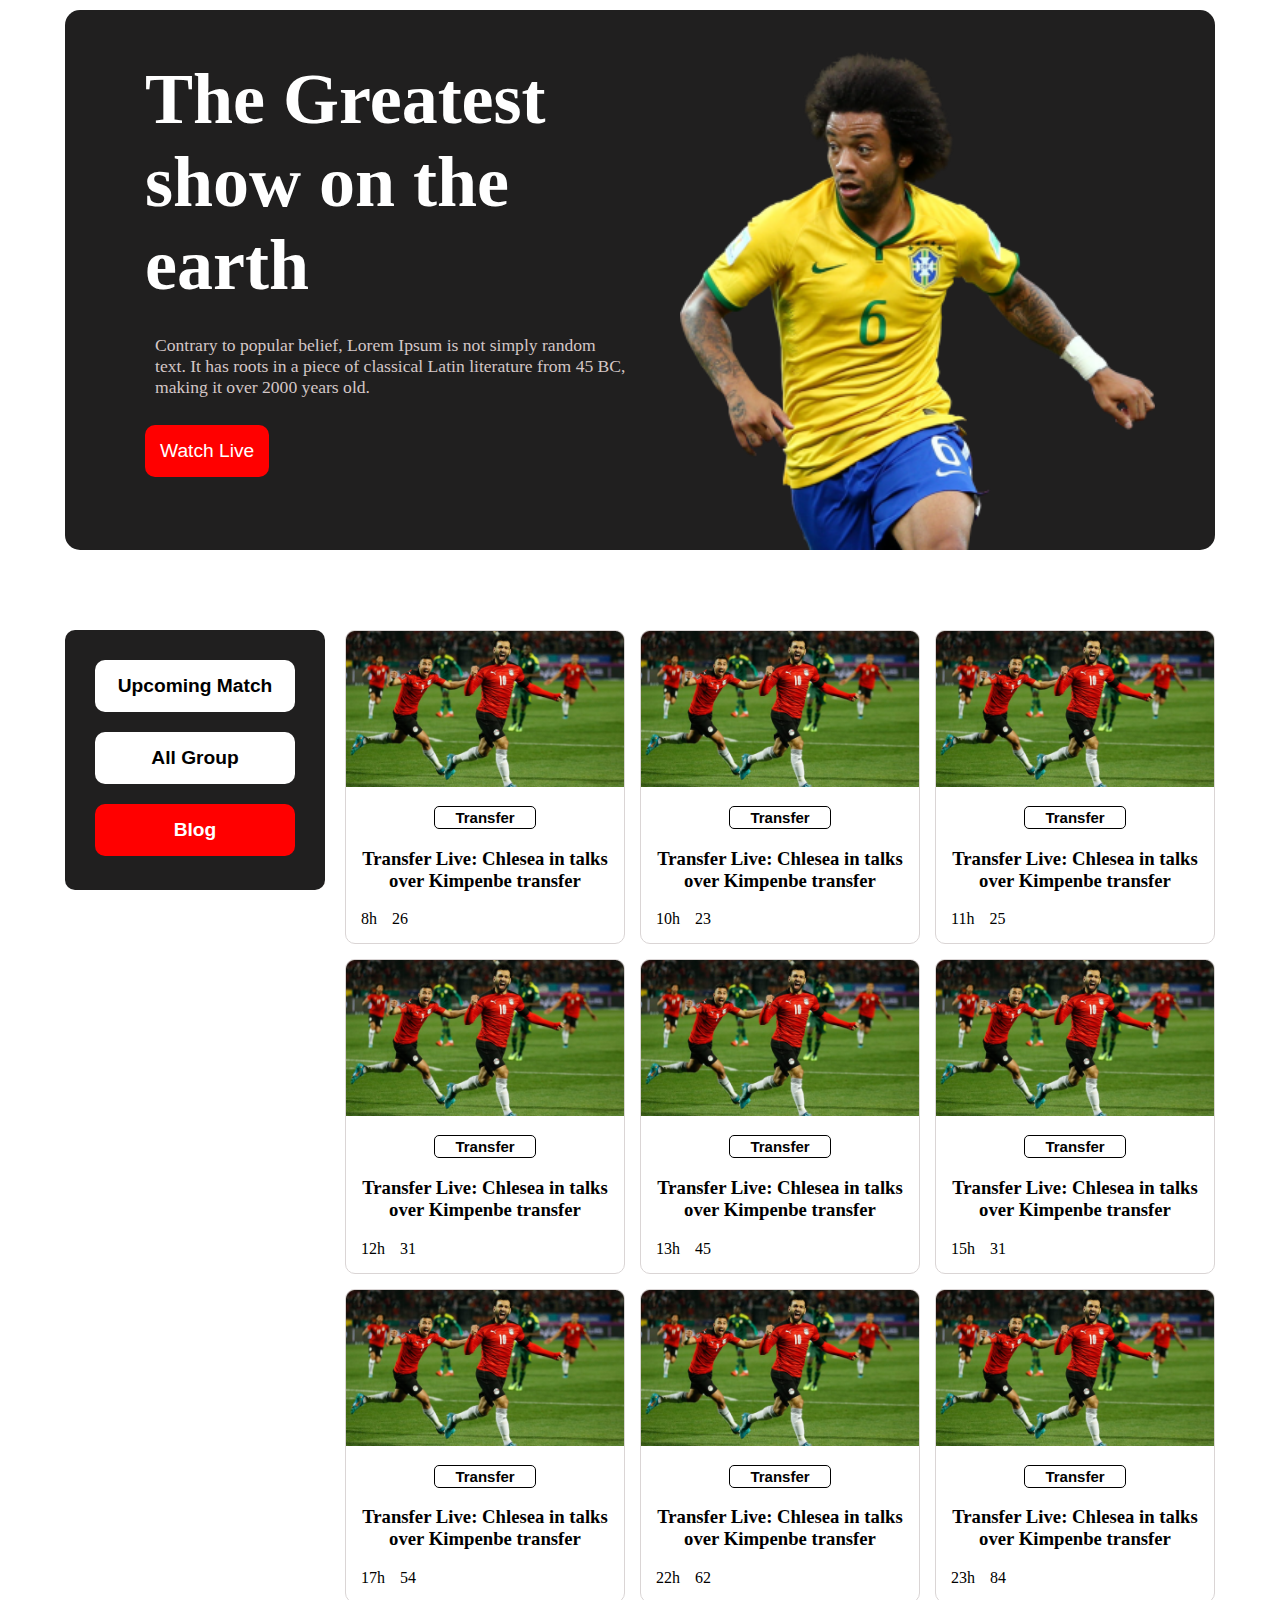
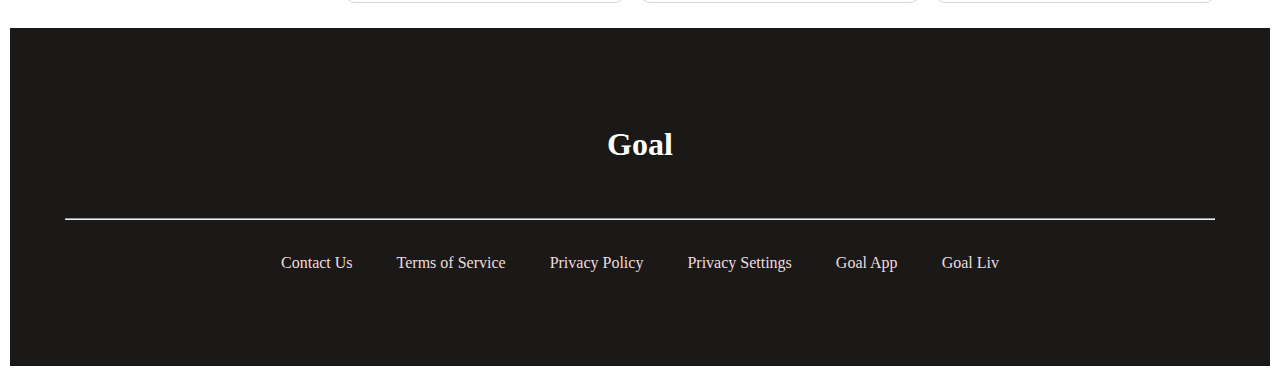
==== index.html @ d89e9626 "Responsive site" ====
<!DOCTYPE html>
<html lang="en">
<head>
    <meta charset="UTF-8">
    <meta http-equiv="X-UA-Compatible" content="IE=edge">
    <meta name="viewport" content="width=device-width, initial-scale=1.0">
    <title>Football Word cup-2022</title>
    <link rel="stylesheet" href="https://cdnjs.cloudflare.com/ajax/libs/font-awesome/6.1.1/css/all.min.css" integrity="sha512-KfkfwYDsLkIlwQp6LFnl8zNdLGxu9YAA1QvwINks4PhcElQSvqcyVLLD9aMhXd13uQjoXtEKNosOWaZqXgel0g==" crossorigin="anonymous" referrerpolicy="no-referrer" />
    <link rel="stylesheet" href="css/style.css">
    <link rel="stylesheet" href="css/style_m.css">
    <link rel="stylesheet" href="css/style_t.css"> 
</head>
<body>
    <div class="container">
        <section class="Banner">
            <div class="Banner-content">
                <div class="LeftSide-content">
                    <h1 class="title">The Greatest show on the earth</h1>
                    <p class="description" title="Contrary to popular belief, Lorem Ipsum is not simply random text. It has roots in a piece of classical Latin literature from 45 BC, making it over 2000 years old."> Contrary to popular belief, Lorem Ipsum is not simply random text. It has roots in a piece of classical Latin literature from 45 BC, making it over 2000 years old.</p>
                    <button class="active"><a style="color: white;" href="">Watch Live <i class="fa-solid fa-angles-right"></i></a></button>
                </div>
                <div class="RightSide-content">
                    <img src="assets/Banner Image.png" alt="">
                </div>
            </div>
        </section>
        <main>
            <section class="blog-content">
                <div class="blog-leftSide">
                    <div class="button-list">
                        <button class="btn"><a href="">Upcoming Match</a></button>
                        <button class="btn"><a href="">All Group</a></button>
                        <button class="btn active"><a style="color: white;" href="">Blog</a></button>
                    </div>
                </div>
                <div class="blog-rightside">
                    <div class="card">
                        <div class="card-img">
                            <img src="./assets/BlogImage.png" alt="">
                        </div>
                        <div class="card-content">
                            <div class="card-button">
                                <button>Transfer</button>
                            </div>
                            <div class="card-title">
                                <h3>: Chlesea in talks over Kimpenbe transfer</h3>
                            </div>
                            <div class="card-icon">
                                <p><i class="fa-solid fa-clock"></i> 8h</p>
                                <p><i class="fa-solid fa-message"></i> 26</p>
                            </div>
                        </div>
                    </div>
                    <div class="card">
                        <div class="card-img">
                            <img src="./assets/BlogImage.png" alt="">
                        </div>
                        <div class="card-content">
                            <div class="card-button">
                                <button>Transfer</button>
                            </div>
                            <div class="card-title">
                                <h3>: Chlesea in talks over Kimpenbe transfer</h3>
                            </div>
                            <div class="card-icon">
                                <p><i class="fa-solid fa-clock"></i> 10h</p>
                                <p><i class="fa-solid fa-message"></i> 23</p>
                            </div>
                        </div>
                    </div>
                    <div class="card">
                        <div class="card-img">
                            <img src="./assets/BlogImage.png" alt="">
                        </div>
                        <div class="card-content">
                            <div class="card-button">
                                <button>Transfer</button>
                            </div>
                            <div class="card-title">
                                <h3>: Chlesea in talks over Kimpenbe transfer</h3>
                            </div>
                            <div class="card-icon">
                                <p><i class="fa-solid fa-clock"></i> 11h</p>
                                <p><i class="fa-solid fa-message"></i> 25</p>
                            </div>
                        </div>
                    </div>
                    <div class="card">
                        <div class="card-img">
                            <img src="./assets/BlogImage.png" alt="">
                        </div>
                        <div class="card-content">
                            <div class="card-button">
                                <button>Transfer</button>
                            </div>
                            <div class="card-title">
                                <h3>: Chlesea in talks over Kimpenbe transfer</h3>
                            </div>
                            <div class="card-icon">
                                <p><i class="fa-solid fa-clock"></i> 12h</p>
                                <p><i class="fa-solid fa-message"></i> 31</p>
                            </div>
                        </div>
                    </div>
                    <div class="card">
                        <div class="card-img">
                            <img src="./assets/BlogImage.png" alt="">
                        </div>
                        <div class="card-content">
                            <div class="card-button">
                                <button>Transfer</button>
                            </div>
                            <div class="card-title">
                                <h3>: Chlesea in talks over Kimpenbe transfer</h3>
                            </div>
                            <div class="card-icon">
                                <p><i class="fa-solid fa-clock"></i> 13h</p>
                                <p><i class="fa-solid fa-message"></i> 45</p>
                            </div>
                        </div>
                    </div>
                    <div class="card">
                        <div class="card-img">
                            <img src="./assets/BlogImage.png" alt="">
                        </div>
                        <div class="card-content">
                            <div class="card-button">
                                <button>Transfer</button>
                            </div>
                            <div class="card-title">
                                <h3>: Chlesea in talks over Kimpenbe transfer</h3>
                            </div>
                            <div class="card-icon">
                                <p><i class="fa-solid fa-clock"></i> 15h</p>
                                <p><i class="fa-solid fa-message"></i> 31</p>
                            </div>
                        </div>
                    </div>
                    <div class="card">
                        <div class="card-img">
                            <img src="./assets/BlogImage.png" alt="">
                        </div>
                        <div class="card-content">
                            <div class="card-button">
                                <button>Transfer</button>
                            </div>
                            <div class="card-title">
                                <h3>: Chlesea in talks over Kimpenbe transfer</h3>
                            </div>
                            <div class="card-icon">
                                <p><i class="fa-solid fa-clock"></i> 17h</p>
                                <p><i class="fa-solid fa-message"></i> 54</p>
                            </div>
                        </div>
                    </div>
                    <div class="card">
                        <div class="card-img">
                            <img src="./assets/BlogImage.png" alt="">
                        </div>
                        <div class="card-content">
                            <div class="card-button">
                                <button>Transfer</button>
                            </div>
                            <div class="card-title">
                                <h3>: Chlesea in talks over Kimpenbe transfer</h3>
                            </div>
                            <div class="card-icon">
                                <p><i class="fa-solid fa-clock"></i> 22h</p>
                                <p><i class="fa-solid fa-message"></i> 62</p>
                            </div>
                        </div>
                    </div>
                    <div class="card">
                        <div class="card-img">
                            <img src="./assets/BlogImage.png" alt="">
                        </div>
                        <div class="card-content">
                            <div class="card-button">
                                <button>Transfer</button>
                            </div>
                            <div class="card-title">
                                <h3>: Chlesea in talks over Kimpenbe transfer</h3>
                            </div>
                            <div class="card-icon">
                                <p><i class="fa-solid fa-clock"></i> 23h</p>
                                <p><i class="fa-solid fa-message"></i> 84</p>
                            </div>
                        </div>
                    </div>
                </div>
                <div class="viewallbtn">
                    <button class="btn active"><a href="">View All</a></button>
                </div>
            </section>
        </main>
    </div>
    <footer>
        <section class="container">
            <div class="footer-title">
                <h1>Goal</h1>
            </div>
            <hr>
            <div class="footer-link">
                <a href="">Contact Us</a>
                <a href="">Terms of Service</a>
                <a href="">Privacy Policy</a>
                <a href="">Privacy Settings</a>
                <a href="">Goal App</a>
                <a href="">Goal Liv</a>
            </div>
            <div class="footer-social-icon">
                <span> <i class="fa-brands fa-facebook"></i></span>
                <span> <i class="fa-brands fa-twitter"></i></span>
                <span> <i class="fa-brands fa-whatsapp"></i></span>
                <span> <i class="fa-brands fa-linkedin-in"></i></span>
            </div>
        </section>
    </footer>
</body>
</html>
---- css/style.css ----
*{
    scroll-behavior: smooth;
}
body{
    box-sizing: border-box;
    margin: 10px;
}
.container{
    max-width: 1150px;
    margin: 0 auto;
}
.Banner-content{
    width: 100%;
    display: grid;
    grid-template-columns: repeat(2, 1fr);
    background-color: rgb(32, 31, 31);
    color: white;
    border-radius: 15px;
}
.Banner-content .LeftSide-content{
    padding-left: 80px;    
}
.Banner-content .RightSide-content{
    padding: 40px 60px 0px 40px;
}
.Banner-content .LeftSide-content .title{
    font-size: 4.5rem;
    margin-bottom: 0;
}
.Banner-content .LeftSide-content .description{
    font-size: 1.1rem;
    padding: 10px;
    color: rgb(212, 199, 199);
}
button{
    background-color: white;
    padding: 15px;
    font-size: 1.2rem;
    border: none;
    border-radius: 10px;
    -webkit-border-radius: 10px;
    -moz-border-radius: 10px;
    -ms-border-radius: 10px;
    -o-border-radius: 10px;
}
a{
    text-decoration: none;
    color: black;
}

.Banner-content .RightSide-content img{
    width: 100%;
    height: 100%;
    margin-bottom: -4px;
}

@media screen and (min-width: 769px) and (max-width: 1060px){
    .Banner-content .LeftSide-content .title{
        font-size: 2.5rem;
    }
}



.blog-content{
    width: 100%;
    padding-top: 80px;
    text-align: center;
    display: grid;
    grid-template-columns: 260px auto;
    justify-content: space-between;
    gap: 20px;
}
.blog-leftSide{
    background-color: rgb(32, 31, 31);
    padding: 20px;
    height: 220px;
    border-radius: 10px;
    -webkit-border-radius: 10px;
    -moz-border-radius: 10px;
    -ms-border-radius: 10px;
    -o-border-radius: 10px;
}
.button-list{
    display: flex;
    flex-direction: column;
}
.button-list .btn{
    padding: 15px;
    margin: 10px;
    font-weight: 600;
}
.active{
    background-color: red;
}
.white-color{
    color: white;
}
.blog-rightside{
    width: 100%;
    display: grid;
    grid-template-columns: repeat(3, 1fr);
    justify-content: space-around;
    gap: 15px;
}

.card{
    align-items: stretch;
    border: 1px solid rgb(218, 213, 213);
    border-radius: 10px;
    -webkit-border-radius: 10px;
    -moz-border-radius: 10px;
    -ms-border-radius: 10px;
    -o-border-radius: 10px;
}
.card:hover{
    box-shadow: 8px 8px 8px rgb(202, 192, 192);
}
.card .card-content{
    padding: 15px;
}
.card .card-button button{
    border: 1px solid black;
    padding: 2px 20px;
    font-size: 15px;
    font-weight: 600;
    border-radius: 5px;
}
.card .card-img img{
    width: 100%;
}
.card .card-title{
    margin: 0;
}
.card .card-title h3::before{
    content: "Transfer Live";
}
.card .card-icon {
    display: flex;
}

.card .card-icon p{
    padding-right: 15px;
    margin: 0;
}
.viewallbtn{
    display: none;
}



footer{
    background-color: rgb(27, 24, 24);
    color: white;
    margin-top: 25px;
}

.footer-title{
    text-align: center;
    padding: 6vw 0 2vw 0;
}
.footer-link{
    text-align: center;
    padding: 2vw 0 2vw 0;
}

footer .footer-link a{
    color: rgb(238, 221, 221);
    padding: 0 20px;
    justify-content: space-between;
}
footer .footer-link a:hover{
    color: rgb(233, 233, 233);
    text-decoration: underline;
}
footer .footer-social-icon{
    padding-top: 15px;
    padding-bottom: 35px;
    text-align: center;
}
footer .footer-social-icon span{
    padding: 10px;
    margin: 0px 5px;
    border-radius: 9px;
    -webkit-border-radius: 9px;
    -moz-border-radius: 9px;
    -ms-border-radius: 9px;
    -o-border-radius: 9px;
}
footer .footer-social-icon span:hover{
    color: black;
    background-color: white;
}
---- css/style_m.css ----
@media screen and (min-width:320px) and (max-width: 480px) {
    .Banner{
        margin: 15px;
        padding: 0;
    }
    .Banner-content{
        /* width: 350px; */
        margin: 0 15px;
        margin-right: 15px;
        display: grid;
        /* flex-direction: column;
        flex-wrap: wrap; */
        /* align-items: stretch; */
        /* flex-grow: 1; */
        grid-template-columns: auto;
        
        overflow-x: hidden;
    }
    .Banner-content .LeftSide-content{
        width: 300px;
        height: 350px;
        padding-left: 0px;    
        text-align: center;
        /* margin: 0 auto; */
    }
    .Banner-content .LeftSide-content .description{
        white-space: nowrap;
        text-overflow: ellipsis;
        overflow: hidden;
        padding-left: 0px;    
        text-align: center;
        /* margin: 0 auto; */
    }
    .Banner-content .RightSide-content{
       
    }
    .Banner-content .LeftSide-content .title{
        padding: 20px;
        width: 100%;
        font-size: 2rem;
        margin-bottom: 0;
    }
    .Banner-content .LeftSide-content .description{
        width: 100%;
        font-size: 1rem;
        padding: 25px;
        color: red;
    }

    
    .Banner-content .RightSide-content img{
        width: 100%;
        height:100%;
        margin-bottom: -4px;
    }
    
    

    .card{
        margin: 10px;
    }
    .blog-content{
        width: 100%;
        padding-top: 10px;
        display: grid;
        grid-template-columns: auto;
        grid-template-rows: 220px auto;
        gap: 20px;
    }
    .blog-leftSide{
        background-color: transparent;
    }
    .button-list{
        display: flex;
        flex-direction: column;
        align-items: center;
    }
    .button-list > button{
        width: fit-content;
        border: 1px solid lightgray;
    }
    .button-list .active{
        border: none;
    }

    .blog-rightside{
        display: grid;
        grid-template-columns: auto;
    }

    .footer-link{
        display: flex;
        flex-direction: column;
    }
    footer .footer-link a{
        padding: 15px;
    }
  }
---- css/style_t.css ----
@media screen and (min-width: 481px) and (max-width: 768px) {
    .Banner{
        margin: 15px;
        padding: 0;
    }
    .Banner-content{
        width: 100%;
        height: 500px;
        /* margin: 15px; */
        display: grid;
        grid-template-columns: repeat(2, 1fr);
        background-color: rgb(32, 31, 31);
        color: white;
        border-radius: 15px;
    }
    .Banner-content .LeftSide-content{
        padding-left: 80px;    
    }
    .Banner-content .RightSide-content{
        padding: 40px 60px 0px 40px;
    }
    .Banner-content .LeftSide-content .title{
        font-size: 2rem;
        margin-bottom: 0;
    }
    .Banner-content .LeftSide-content .description{
        font-size: 1.1rem;
        padding: 10px;
        color: rgb(212, 199, 199);
    }
        
    .Banner-content .RightSide-content img{
        width: 100%;
        height: 100%;
        margin-bottom: -4px;
    }
    
    

    .card{
        margin: 10px;
    }
    .blog-content{
        width: 100%;
        display: grid;
        grid-template-columns: auto;
        grid-template-rows: 50px auto;
        gap: 20px;
    }
    .blog-leftSide{
        width: 100%;
        padding: 0;
        background-color: transparent;
        
    }
    .button-list{
        width: 100%;
        display: grid;
        grid-template-columns: repeat(3, 1fr);
        justify-content: center;
    }
    .button-list > button{
        border: 1px solid lightgray;
    }
    .button-list .active{
        border: none;
    }


    .blog-rightside{
        padding-top: 5px;
        display: grid;
        grid-template-columns: auto auto;
        grid-template-rows: repeat(3, 1fr);
        grid-auto-rows: 0px; 
        /* set height to 0 for autogenerated grid rows */
        overflow-y: hidden; /* hide grid items that overflow */
        gap: 6px;
    }
    @media screen and (min-width: 481px) and (max-width: 620px){
        .button-list .btn{
            font-size: 15px;
            padding: 10px 0;
            margin: 15px;
            font-weight: 600;
        }
    }

    .viewallbtn{
        display: block;
    }
    .viewallbtn .btn a{
        color: white;
        padding: 0px 25px;
    }
    
    .footer-link{
        padding: 20px 0px;
        display: flex;
        flex-direction: row;
        flex-wrap: wrap;
        justify-content: center;
    }

    footer .footer-link a{
        padding: 15px;
        justify-content: space-between;
    }
    /* .footer-link{
        text-align: center;
        padding: 2vw 0 2vw 0;
    } */
    
  }
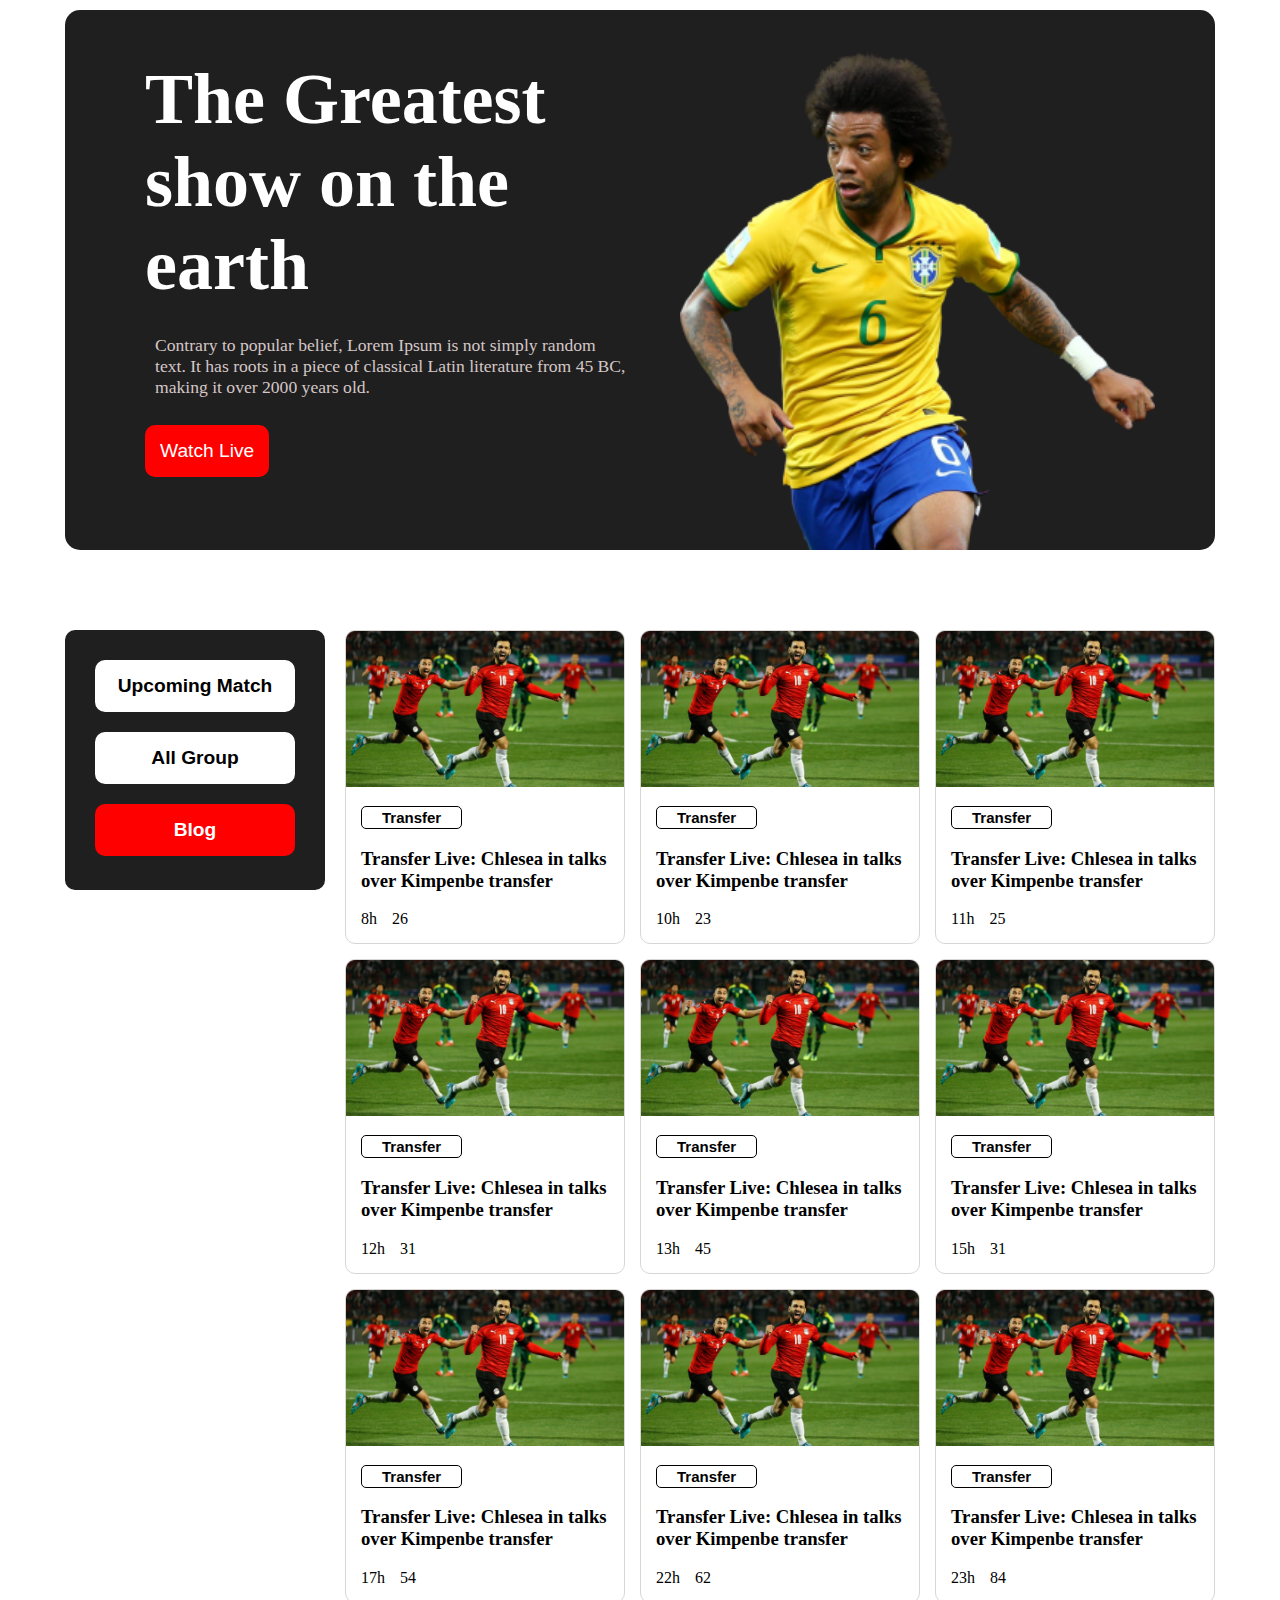
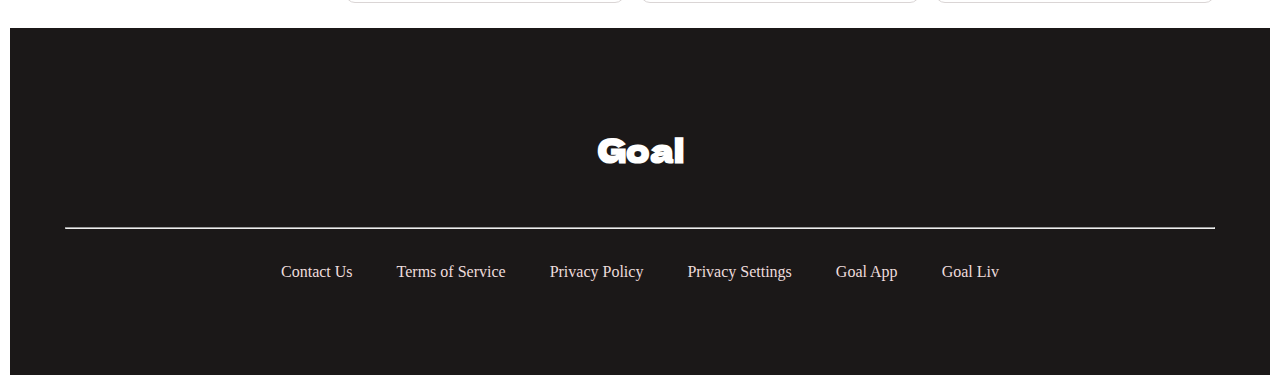
==== commit a65006ff: "Responsive site" ====
--- a/index.html
+++ b/index.html
@@ -4,11 +4,16 @@
     <meta charset="UTF-8">
     <meta http-equiv="X-UA-Compatible" content="IE=edge">
     <meta name="viewport" content="width=device-width, initial-scale=1.0">
-    <title>Football Word cup-2022</title>
+    <title>FIFA world cup-2022</title>
     <link rel="stylesheet" href="https://cdnjs.cloudflare.com/ajax/libs/font-awesome/6.1.1/css/all.min.css" integrity="sha512-KfkfwYDsLkIlwQp6LFnl8zNdLGxu9YAA1QvwINks4PhcElQSvqcyVLLD9aMhXd13uQjoXtEKNosOWaZqXgel0g==" crossorigin="anonymous" referrerpolicy="no-referrer" />
+    <link rel="shortcut icon" href="assets/trophy2.png" type="image/x-icon">
     <link rel="stylesheet" href="css/style.css">
     <link rel="stylesheet" href="css/style_m.css">
     <link rel="stylesheet" href="css/style_t.css"> 
+    <style>
+        @import url('https://fonts.googleapis.com/css2?family=Dela+Gothic+One&display=swap');
+    </style>
+
 </head>
 <body>
     <div class="container">
@@ -197,7 +202,7 @@
     <footer>
         <section class="container">
             <div class="footer-title">
-                <h1>Goal</h1>
+                <h1 style="font-family: 'Dela Gothic One', cursive;">Goal</h1>
             </div>
             <hr>
             <div class="footer-link">
--- a/css/style.css
+++ b/css/style.css
@@ -1,3 +1,7 @@
+
+/* Style for common Device like computer, laptop, adroid tv etc */
+
+
 *{
     scroll-behavior: smooth;
 }
@@ -5,6 +9,7 @@
     box-sizing: border-box;
     margin: 10px;
 }
+
 .container{
     max-width: 1150px;
     margin: 0 auto;
@@ -65,7 +70,6 @@
 .blog-content{
     width: 100%;
     padding-top: 80px;
-    text-align: center;
     display: grid;
     grid-template-columns: 260px auto;
     justify-content: space-between;
@@ -156,6 +160,7 @@
 }
 
 .footer-title{
+    /* font-size: 3rem; */
     text-align: center;
     padding: 6vw 0 2vw 0;
 }
--- a/css/style_m.css
+++ b/css/style_m.css
@@ -1,59 +1,42 @@
-@media screen and (min-width:320px) and (max-width: 480px) {
+
+/* Style for Small Device like phone */
+
+@media screen and (min-width:200px) and (max-width: 480px) {
     .Banner{
-        margin: 15px;
+        margin: 10px;
         padding: 0;
     }
     .Banner-content{
-        /* width: 350px; */
-        margin: 0 15px;
-        margin-right: 15px;
         display: grid;
-        /* flex-direction: column;
-        flex-wrap: wrap; */
-        /* align-items: stretch; */
-        /* flex-grow: 1; */
         grid-template-columns: auto;
-        
+        justify-content: center;
         overflow-x: hidden;
     }
     .Banner-content .LeftSide-content{
         width: 300px;
-        height: 350px;
+        height: 240px;
         padding-left: 0px;    
         text-align: center;
-        /* margin: 0 auto; */
+        justify-self: center;
     }
     .Banner-content .LeftSide-content .description{
         white-space: nowrap;
         text-overflow: ellipsis;
-        overflow: hidden;
-        padding-left: 0px;    
-        text-align: center;
-        /* margin: 0 auto; */
+        overflow: hidden;  
     }
-    .Banner-content .RightSide-content{
-       
-    }
+   
     .Banner-content .LeftSide-content .title{
-        padding: 20px;
+        padding-right: 15px;
         width: 100%;
         font-size: 2rem;
         margin-bottom: 0;
     }
-    .Banner-content .LeftSide-content .description{
-        width: 100%;
-        font-size: 1rem;
-        padding: 25px;
-        color: red;
-    }
-
     
     .Banner-content .RightSide-content img{
         width: 100%;
         height:100%;
         margin-bottom: -4px;
     }
-    
     
 
     .card{
--- a/css/style_t.css
+++ b/css/style_t.css
@@ -1,3 +1,8 @@
+
+
+/* Style for midium Device like tablet phone */
+
+
 @media screen and (min-width: 481px) and (max-width: 768px) {
     .Banner{
         margin: 15px;
@@ -77,11 +82,11 @@
         overflow-y: hidden; /* hide grid items that overflow */
         gap: 6px;
     }
-    @media screen and (min-width: 481px) and (max-width: 620px){
+    @media screen and (min-width: 481px) and (max-width: 640px){
         .button-list .btn{
             font-size: 15px;
             padding: 10px 0;
-            margin: 15px;
+            margin: 10px;
             font-weight: 600;
         }
     }
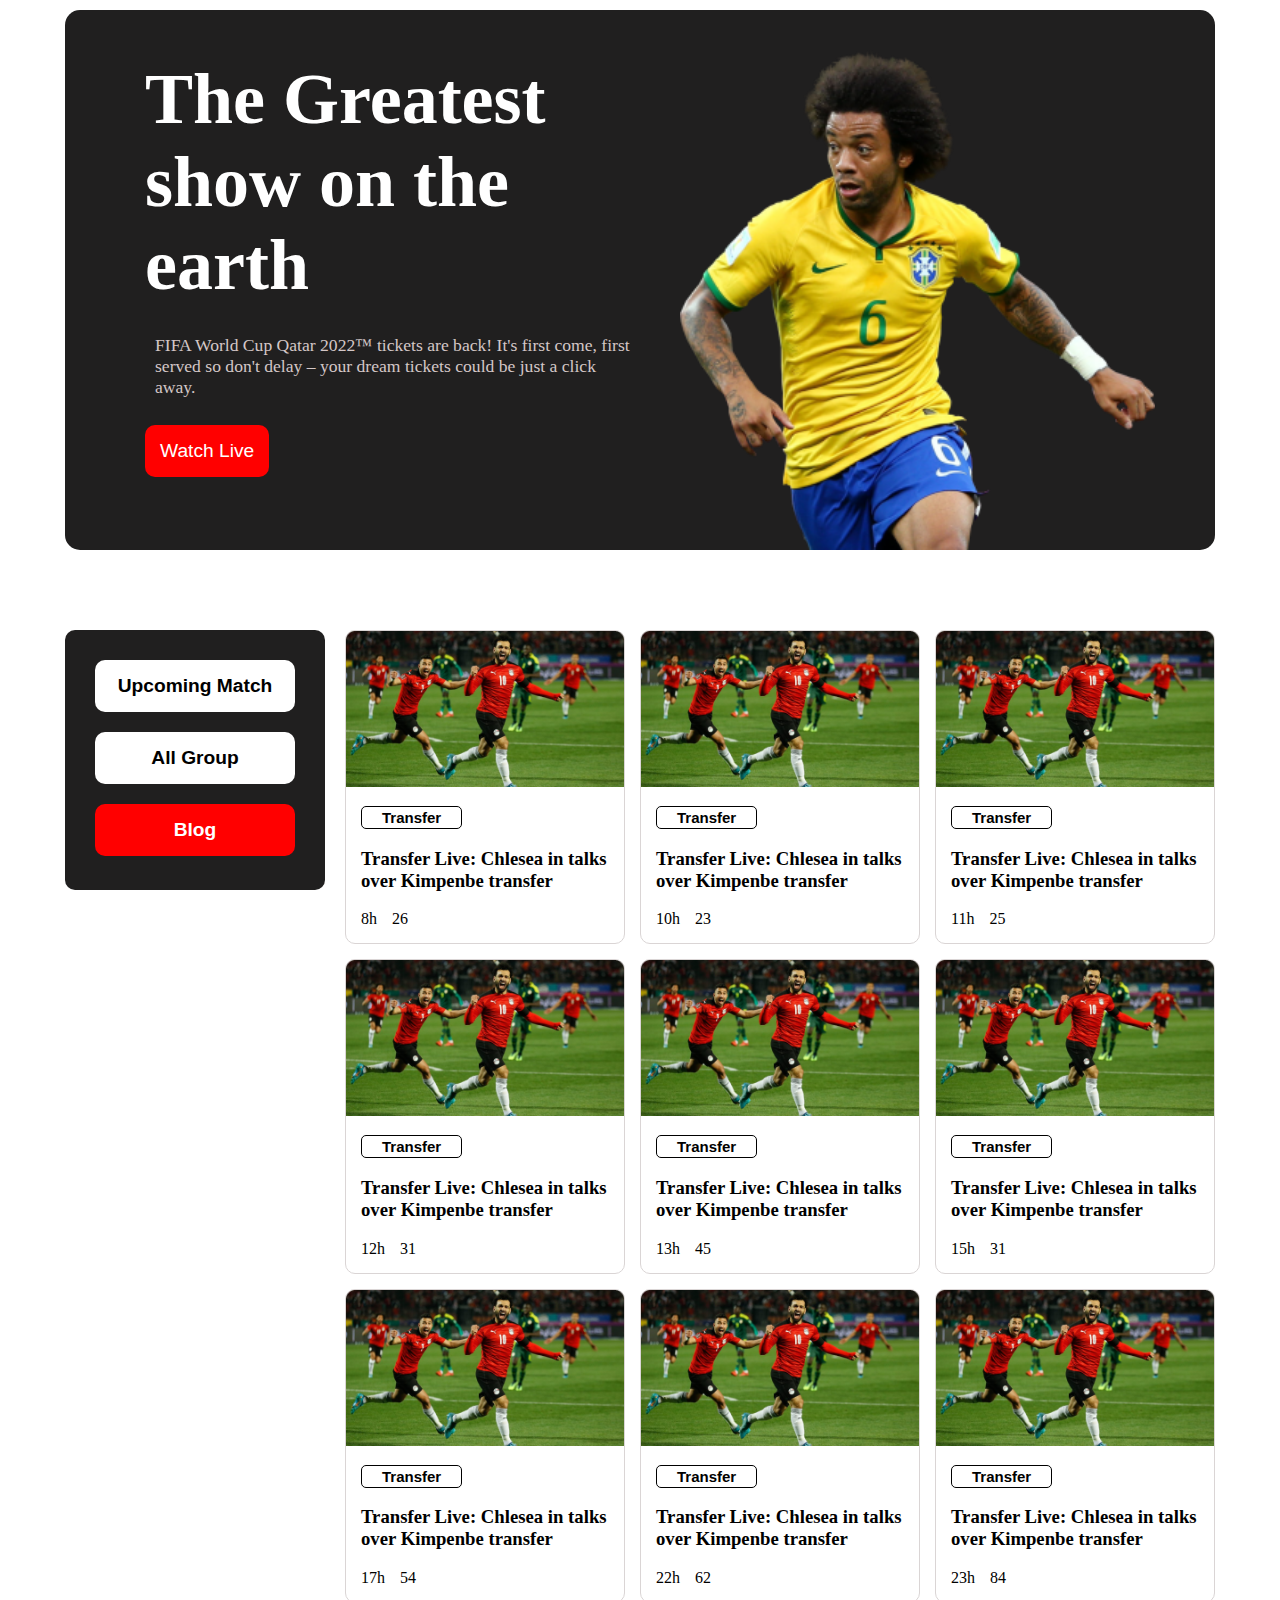
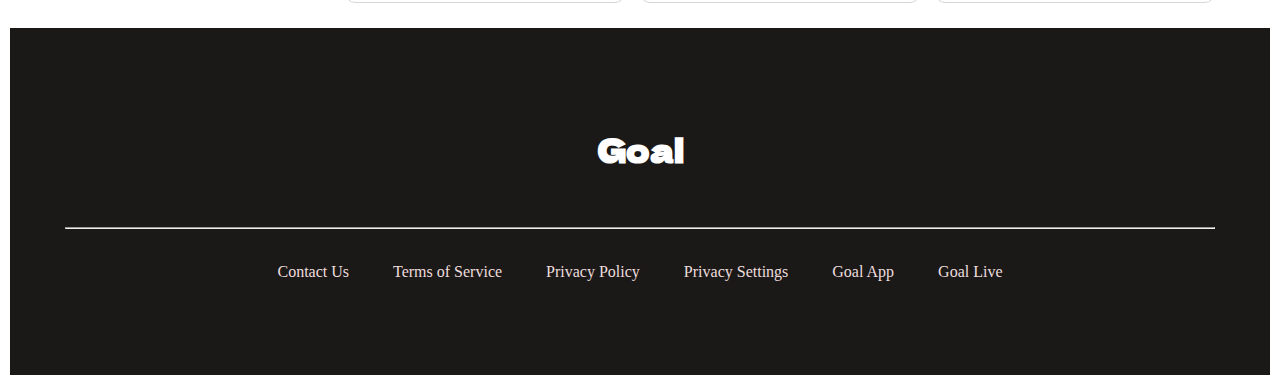
==== commit 43641130: "Responsive site" ====
--- a/index.html
+++ b/index.html
@@ -5,23 +5,27 @@
     <meta http-equiv="X-UA-Compatible" content="IE=edge">
     <meta name="viewport" content="width=device-width, initial-scale=1.0">
     <title>FIFA world cup-2022</title>
+    <!-- stylesheet for fontsawesome -->
     <link rel="stylesheet" href="https://cdnjs.cloudflare.com/ajax/libs/font-awesome/6.1.1/css/all.min.css" integrity="sha512-KfkfwYDsLkIlwQp6LFnl8zNdLGxu9YAA1QvwINks4PhcElQSvqcyVLLD9aMhXd13uQjoXtEKNosOWaZqXgel0g==" crossorigin="anonymous" referrerpolicy="no-referrer" />
     <link rel="shortcut icon" href="assets/trophy2.png" type="image/x-icon">
-    <link rel="stylesheet" href="css/style.css">
-    <link rel="stylesheet" href="css/style_m.css">
-    <link rel="stylesheet" href="css/style_t.css"> 
+    <!-- three types of css stylesheet -->
+    <link rel="stylesheet" href="css/style.css">  <!-- this stylesheet is commone device like desktop, laptop, smart tv etc -->
+    <link rel="stylesheet" href="css/style_m.css"> <!-- this stylesheet is small device like all kinds of smartphone  -->
+    <link rel="stylesheet" href="css/style_t.css"> <!-- this stylesheet is midium device like tablet, tablet computer etc -->
     <style>
+        /* google fonts import */
         @import url('https://fonts.googleapis.com/css2?family=Dela+Gothic+One&display=swap');
     </style>
 
 </head>
 <body>
     <div class="container">
+        <!-- banner section start here -->
         <section class="Banner">
             <div class="Banner-content">
                 <div class="LeftSide-content">
                     <h1 class="title">The Greatest show on the earth</h1>
-                    <p class="description" title="Contrary to popular belief, Lorem Ipsum is not simply random text. It has roots in a piece of classical Latin literature from 45 BC, making it over 2000 years old."> Contrary to popular belief, Lorem Ipsum is not simply random text. It has roots in a piece of classical Latin literature from 45 BC, making it over 2000 years old.</p>
+                    <p class="description" title="FIFA World Cup Qatar 2022™ tickets are back! It's first come, first served so don't delay – your dream tickets could be just a click away."> FIFA World Cup Qatar 2022™ tickets are back! It's first come, first served so don't delay – your dream tickets could be just a click away.</p>
                     <button class="active"><a style="color: white;" href="">Watch Live <i class="fa-solid fa-angles-right"></i></a></button>
                 </div>
                 <div class="RightSide-content">
@@ -29,16 +33,22 @@
                 </div>
             </div>
         </section>
+        <!-- banner section ends here -->
+
+        <!-- Main Contents start here -->
         <main>
             <section class="blog-content">
+                <!-- left side button  -->
                 <div class="blog-leftSide">
                     <div class="button-list">
-                        <button class="btn"><a href="">Upcoming Match</a></button>
+                        <button class="btn"><a href="match.html">Upcoming Match</a></button>
                         <button class="btn"><a href="">All Group</a></button>
                         <button class="btn active"><a style="color: white;" href="">Blog</a></button>
                     </div>
                 </div>
+                <!-- right side which maintain card part -->
                 <div class="blog-rightside">
+                    <!-- card secton. in this section i create 9 card. in desktop, its show all card. but in tablet device its show 6 card -->
                     <div class="card">
                         <div class="card-img">
                             <img src="./assets/BlogImage.png" alt="">
@@ -193,33 +203,39 @@
                         </div>
                     </div>
                 </div>
+                <!-- All view button. which display only tablet device -->
                 <div class="viewallbtn">
                     <button class="btn active"><a href="">View All</a></button>
                 </div>
             </section>
         </main>
+        <!-- Main Contents ends here -->
     </div>
+    <!-- footer setion start here -->
     <footer>
         <section class="container">
             <div class="footer-title">
                 <h1 style="font-family: 'Dela Gothic One', cursive;">Goal</h1>
             </div>
             <hr>
+            <!-- short link -->
             <div class="footer-link">
                 <a href="">Contact Us</a>
                 <a href="">Terms of Service</a>
                 <a href="">Privacy Policy</a>
                 <a href="">Privacy Settings</a>
                 <a href="">Goal App</a>
-                <a href="">Goal Liv</a>
-            </div>
+                <a href="">Goal Live</a>
+            </div>
+            <!-- social Icon for all device. -->
             <div class="footer-social-icon">
-                <span> <i class="fa-brands fa-facebook"></i></span>
-                <span> <i class="fa-brands fa-twitter"></i></span>
-                <span> <i class="fa-brands fa-whatsapp"></i></span>
-                <span> <i class="fa-brands fa-linkedin-in"></i></span>
+                <a href="https://www.facebook.com/ali.fbads"><i class="fa-brands fa-facebook"></i></a>
+                <a href="https://twitter.com/"> <i class="fa-brands fa-twitter"></i></a>
+                <a href="https://web.whatsapp.com/"> <i class="fa-brands fa-whatsapp"></i></a>
+                <a href="https://www.youtube.com/"> <i class="fa-brands fa-linkedin-in"></i></a>
             </div>
         </section>
     </footer>
+    <!-- footer setion ends here -->
 </body>
 </html>--- a/css/style.css
+++ b/css/style.css
@@ -1,6 +1,5 @@
 
 /* Style for common Device like computer, laptop, adroid tv etc */
-
 
 *{
     scroll-behavior: smooth;
@@ -21,6 +20,9 @@
     background-color: rgb(32, 31, 31);
     color: white;
     border-radius: 15px;
+    animation: ColorCng 6s ease-in infinite;
+    -webkit-animation: ColorCng 6s ease-in infinite;
+    animation-play-state: running;
 }
 .Banner-content .LeftSide-content{
     padding-left: 80px;    
@@ -64,7 +66,39 @@
         font-size: 2.5rem;
     }
 }
-
+.LeftSide-content button{
+    transition: transform 2s;
+    -webkit-transition: transform 2s;
+    -moz-transition: transform 2s;
+    -ms-transition: transform 2s;
+    -o-transition: transform 2s;
+}
+/* transition part */
+.LeftSide-content button:hover{
+    transform: scaleX(1.3);
+    -webkit-transform: scaleX(1.3);
+    -moz-transform: scaleX(1.3);
+    -ms-transform: scaleX(1.3);
+    -o-transform: scaleX(1.3);
+}
+/* animation part */
+@keyframes ColorCng {
+    0%{
+        /* background-color: rgb(70, 77, 76); */
+        background-color: rgb(0, 0, 0);
+    }
+    /* 50%{
+        background-color: rgb(156, 161, 154);
+        color: rgb(7, 7, 7);
+    } */
+    50%{
+        background: linear-gradient(rgba(151, 31, 145, 0.8), rgba(28, 105, 105, 0.8));
+    }
+    100%{
+        /* background-color: rgb(70, 77, 76); */
+        background-color: rgb(22, 18, 18);
+    }
+}
 
 
 .blog-content{
@@ -116,6 +150,7 @@
     -moz-border-radius: 10px;
     -ms-border-radius: 10px;
     -o-border-radius: 10px;
+    /* background: linear-gradient(rgba(224, 75, 217, 0.5), rgba(108, 219, 219, 0.5)); */
 }
 .card:hover{
     box-shadow: 8px 8px 8px rgb(202, 192, 192);
@@ -130,6 +165,11 @@
     font-weight: 600;
     border-radius: 5px;
 }
+.card .card-button button:hover{
+    border: 1px solid black;
+    color: white;
+    background-color: black;
+}
 .card .card-img img{
     width: 100%;
 }
@@ -150,6 +190,35 @@
 .viewallbtn{
     display: none;
 }
+.country_flag{
+    display: flex;
+    flex-direction: row;
+    padding: 15px;
+}
+.flag{
+    border-radius: 10px;
+    -webkit-border-radius: 10px;
+    -moz-border-radius: 10px;
+    -ms-border-radius: 10px;
+    -o-border-radius: 10px;
+}
+.country_name{
+    text-align: center;
+}
+/* .country_name{
+    display: flex;
+    flex-direction: row;
+    justify-content: center;
+}
+.country_name p{
+    margin: 0 3px;
+    font-size: 15px;
+} */
+
+.card-content .match_time{
+    text-align: center;
+}
+
 
 
 
@@ -183,16 +252,19 @@
     padding-bottom: 35px;
     text-align: center;
 }
-footer .footer-social-icon span{
+footer .footer-social-icon a{
     padding: 10px;
     margin: 0px 5px;
+    color: white;
     border-radius: 9px;
     -webkit-border-radius: 9px;
     -moz-border-radius: 9px;
     -ms-border-radius: 9px;
     -o-border-radius: 9px;
 }
-footer .footer-social-icon span:hover{
+footer .footer-social-icon a:hover{
     color: black;
     background-color: white;
-}+}
+
+
--- a/css/style_t.css
+++ b/css/style_t.css
@@ -93,6 +93,7 @@
 
     .viewallbtn{
         display: block;
+        text-align: center;
     }
     .viewallbtn .btn a{
         color: white;
@@ -110,10 +111,5 @@
     footer .footer-link a{
         padding: 15px;
         justify-content: space-between;
-    }
-    /* .footer-link{
-        text-align: center;
-        padding: 2vw 0 2vw 0;
-    } */
-    
+    }    
   }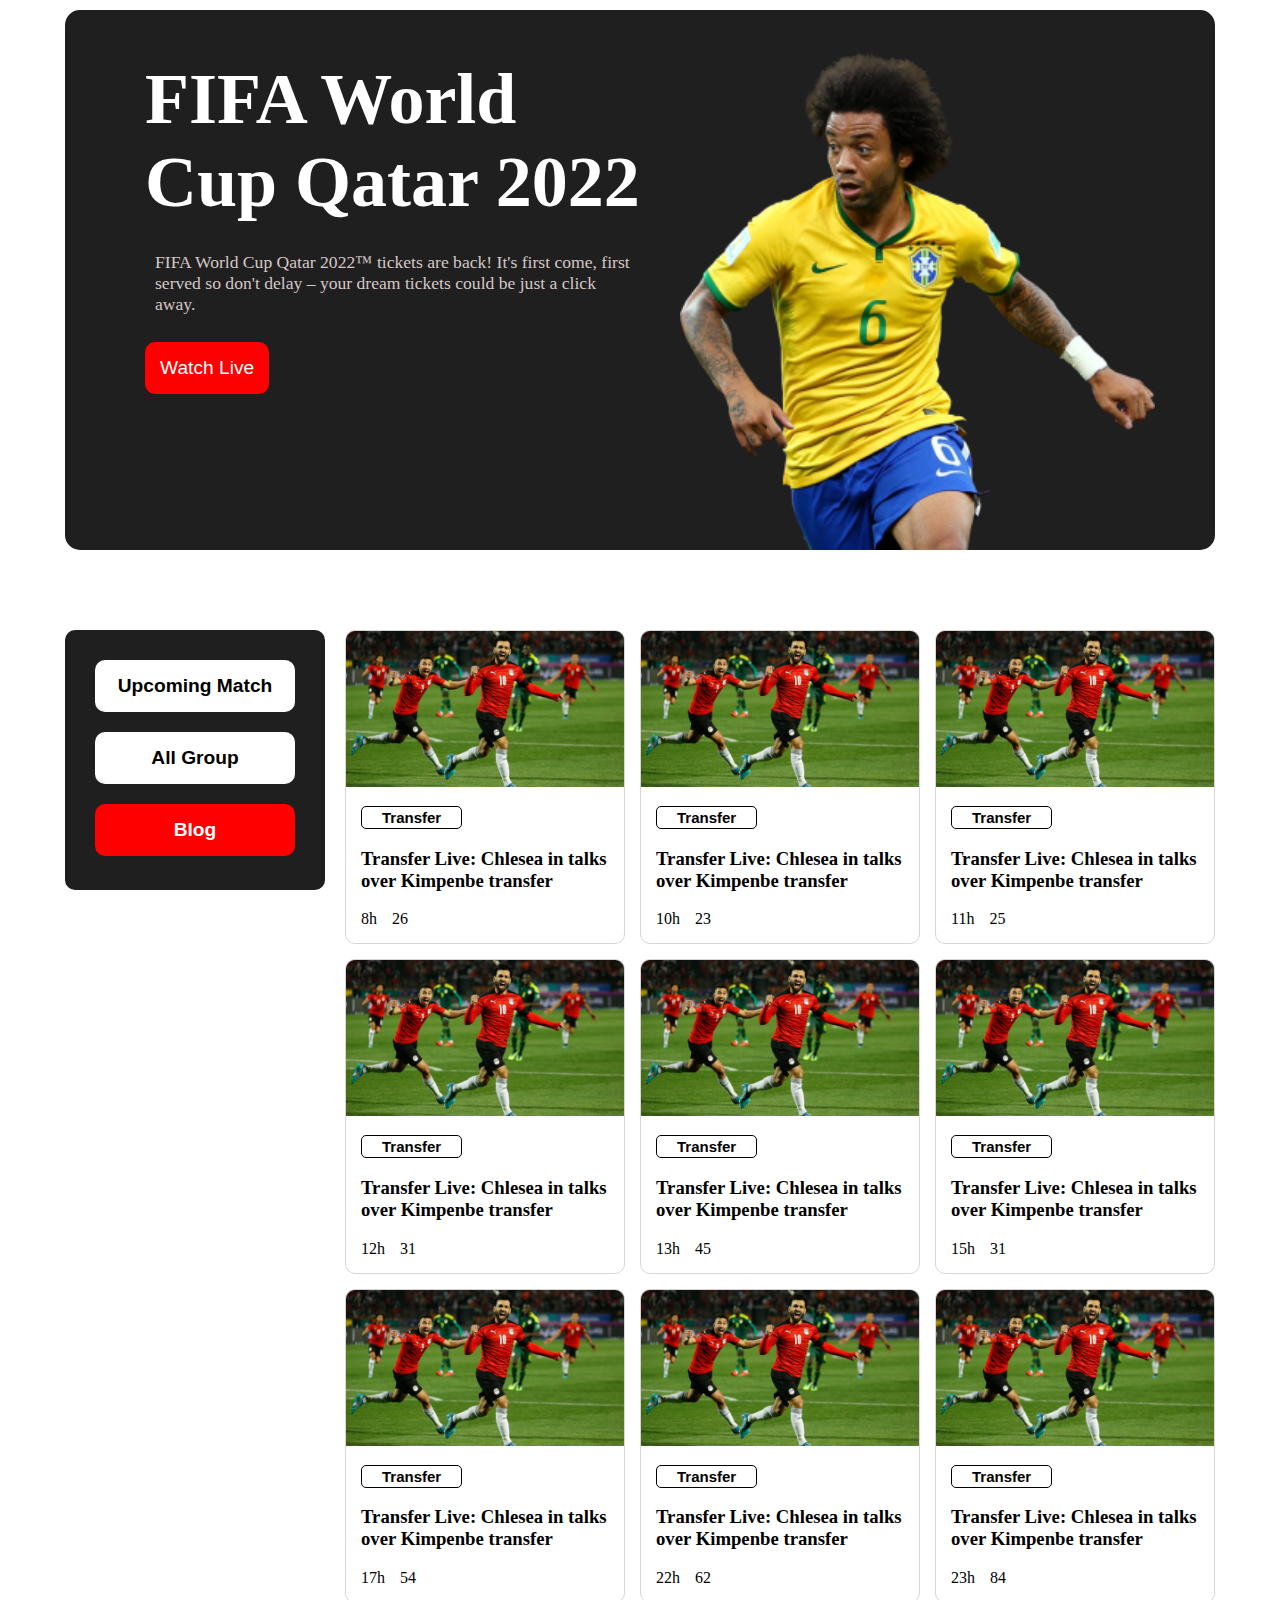
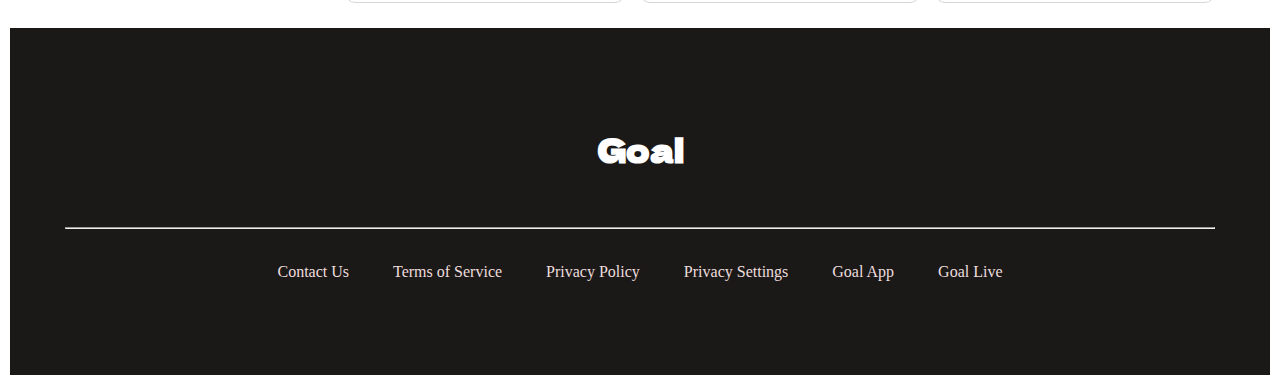
==== commit 2115c501: "Responsive site" ====
--- a/index.html
+++ b/index.html
@@ -24,7 +24,7 @@
         <section class="Banner">
             <div class="Banner-content">
                 <div class="LeftSide-content">
-                    <h1 class="title">The Greatest show on the earth</h1>
+                    <h1 class="title">FIFA World Cup Qatar 2022</h1>
                     <p class="description" title="FIFA World Cup Qatar 2022™ tickets are back! It's first come, first served so don't delay – your dream tickets could be just a click away."> FIFA World Cup Qatar 2022™ tickets are back! It's first come, first served so don't delay – your dream tickets could be just a click away.</p>
                     <button class="active"><a style="color: white;" href="">Watch Live <i class="fa-solid fa-angles-right"></i></a></button>
                 </div>
